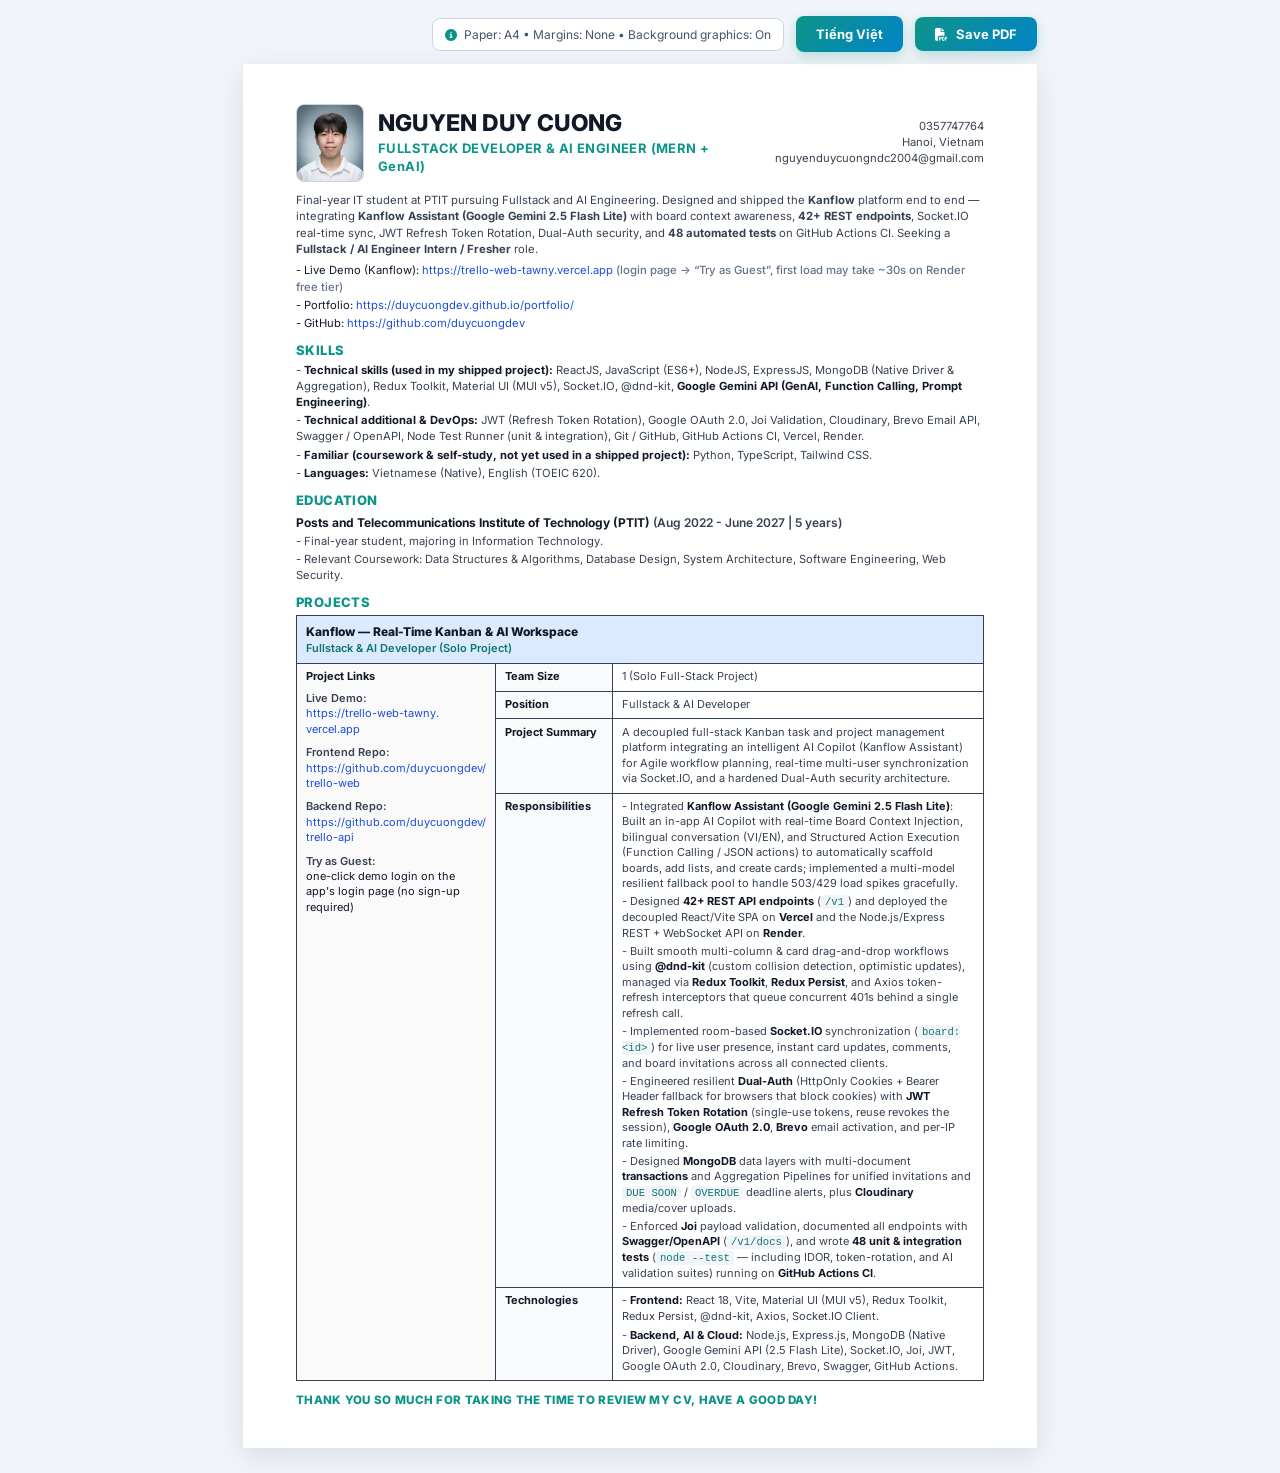
==== index.html @ bbd076fe "feat(cv): update branding to Kanflow with AI Engineer positioning and Gemini integration" ====
<!DOCTYPE html>
<html lang="en">

<head>
  <meta charset="UTF-8">
  <meta name="viewport" content="width=device-width, initial-scale=1.0">
  <title>CV - Nguyen Duy Cuong | Fullstack Developer & AI Engineer</title>
  <meta name="description"
    content="Curriculum Vitae of Nguyen Duy Cuong — Fullstack & AI Developer (MERN Stack, GenAI, Google Gemini, Socket.IO, Dual-Auth security, MongoDB, CI/CD).">
  <link rel="canonical" href="https://duycuongdev.github.io/curriculum-vitae/">

  <!-- Open Graph -->
  <meta property="og:type" content="profile">
  <meta property="og:title" content="CV - Nguyen Duy Cuong | Fullstack Developer & AI Engineer">
  <meta property="og:description"
    content="1-page print-ready online CV of Nguyen Duy Cuong (PTIT IT, MERN Stack, Kanflow — Real-Time Kanban & AI Workspace).">
  <meta property="og:url" content="https://duycuongdev.github.io/curriculum-vitae/">
  <meta property="og:image" content="https://duycuongdev.github.io/curriculum-vitae/assets/img/avatar.jpg">

  <link rel="icon" href="./assets/ico/logo.jpg">

  <!-- Font Awesome -->
  <link rel="stylesheet" href="https://cdnjs.cloudflare.com/ajax/libs/font-awesome/6.5.1/css/all.min.css"
    crossorigin="anonymous" referrerpolicy="no-referrer">

  <!-- Google Fonts -->
  <link rel="preconnect" href="https://fonts.googleapis.com">
  <link rel="preconnect" href="https://fonts.gstatic.com" crossorigin>
  <link
    href="https://fonts.googleapis.com/css2?family=Inter:wght@400;500;600;700;800&display=swap"
    rel="stylesheet">

  <link rel="stylesheet" href="./css/style.css">
</head>

<body>
  <!-- Screen-only Save PDF Button -->
  <div class="pdf-toolbar">
    <span class="pdf-tip">
      <i class="fas fa-circle-info"></i> Paper: A4 &bull; Margins: None &bull; Background graphics: On
    </span>
    <a class="save-pdf-btn lang-switch" href="./cv-vi.html">Tiếng Việt</a>
    <button type="button" class="save-pdf-btn" onclick="window.print()">
      <i class="fas fa-file-pdf"></i> Save PDF
    </button>
  </div>

  <!-- A4 CV Document -->
  <main class="cv-sheet">

    <!-- ══════════ TOP HEADER ══════════ -->
    <header class="cv-header">
      <div class="header-left">
        <div class="header-avatar">
          <img src="./assets/img/avatar.jpg" alt="Nguyen Duy Cuong">
        </div>
        <div class="header-identity">
          <h1>NGUYEN DUY CUONG</h1>
          <p class="role-title">FULLSTACK DEVELOPER &amp; AI ENGINEER (MERN + GenAI)</p>
        </div>
      </div>
      <div class="header-right">
        <p><a href="tel:0357747764">0357747764</a></p>
        <p>Hanoi, Vietnam</p>
        <p><a href="mailto:nguyenduycuongndc2004@gmail.com">nguyenduycuongndc2004@gmail.com</a></p>
      </div>
    </header>

    <!-- ══════════ SUMMARY & LINKS ══════════ -->
    <section class="intro-section">
      <p class="intro-text">
        Final-year IT student at PTIT pursuing Fullstack and AI Engineering. Designed and shipped the
        <strong>Kanflow</strong> platform end to end — integrating <strong>Kanflow Assistant (Google Gemini 2.5 Flash Lite)</strong>
        with board context awareness, <strong>42+ REST endpoints</strong>, Socket.IO real-time sync, JWT Refresh Token Rotation,
        Dual-Auth security, and <strong>48 automated tests</strong> on GitHub Actions CI.
        Seeking a <strong>Fullstack / AI Engineer Intern / Fresher</strong> role.
      </p>
      <ul class="intro-links">
        <li>- Live Demo (Kanflow): <a href="https://trello-web-tawny.vercel.app" target="_blank" rel="noopener noreferrer">https://trello-web-tawny.vercel.app</a> <span class="link-hint">(login page → “Try as Guest”, first load may take ~30s on Render free tier)</span></li>
        <li>- Portfolio: <a href="https://duycuongdev.github.io/portfolio/" target="_blank" rel="noopener noreferrer">https://duycuongdev.github.io/portfolio/</a></li>
        <li>- GitHub: <a href="https://github.com/duycuongdev" target="_blank" rel="noopener noreferrer">https://github.com/duycuongdev</a></li>
      </ul>
    </section>

    <!-- ══════════ SKILLS ══════════ -->
    <section class="cv-section">
      <h2 class="section-heading">SKILLS</h2>
      <ul class="plain-list">
        <li>- <strong>Technical skills (used in my shipped project):</strong> ReactJS, JavaScript (ES6+), NodeJS, ExpressJS, MongoDB (Native Driver &amp; Aggregation), Redux Toolkit, Material UI (MUI v5), Socket.IO, @dnd-kit, <strong>Google Gemini API (GenAI, Function Calling, Prompt Engineering)</strong>.</li>
        <li>- <strong>Technical additional &amp; DevOps:</strong> JWT (Refresh Token Rotation), Google OAuth 2.0, Joi Validation, Cloudinary, Brevo Email API, Swagger / OpenAPI, Node Test Runner (unit &amp; integration), Git / GitHub, GitHub Actions CI, Vercel, Render.</li>
        <li>- <strong>Familiar (coursework &amp; self-study, not yet used in a shipped project):</strong> Python, TypeScript, Tailwind CSS.</li>
        <li>- <strong>Languages:</strong> Vietnamese (Native), English (TOEIC 620).</li>
      </ul>
    </section>

    <!-- ══════════ EDUCATION ══════════ -->
    <section class="cv-section">
      <h2 class="section-heading">EDUCATION</h2>
      <p class="edu-title">Posts and Telecommunications Institute of Technology (PTIT) <span>(Aug 2022 - June 2027 | 5 years)</span></p>
      <ul class="plain-list">
        <li>- Final-year student, majoring in Information Technology.</li>
        <li>- Relevant Coursework: Data Structures &amp; Algorithms, Database Design, System Architecture, Software Engineering, Web Security.</li>
      </ul>
    </section>

    <!-- ══════════ PROJECTS ══════════ -->
    <section class="cv-section">
      <h2 class="section-heading">PROJECTS</h2>

      <table class="project-table">
        <thead>
          <tr>
            <th colspan="3" class="table-banner">
              <div class="banner-title">Kanflow — Real-Time Kanban &amp; AI Workspace</div>
              <div class="banner-role">Fullstack &amp; AI Developer (Solo Project)</div>
            </th>
          </tr>
        </thead>
        <tbody>
          <tr>
            <td rowspan="5" class="col-project-links">
              <p class="link-group-title">Project Links</p>
              <p class="link-item">
                <span>Live Demo:</span><br>
                <a href="https://trello-web-tawny.vercel.app" target="_blank" rel="noopener noreferrer">https://trello-web-tawny.<wbr>vercel.app</a>
              </p>
              <p class="link-item">
                <span>Frontend Repo:</span><br>
                <a href="https://github.com/duycuongdev/Trello_Web" target="_blank" rel="noopener noreferrer">https://github.com/duycuongdev/<wbr>trello-web</a>
              </p>
              <p class="link-item">
                <span>Backend Repo:</span><br>
                <a href="https://github.com/duycuongdev/Trello_Api" target="_blank" rel="noopener noreferrer">https://github.com/duycuongdev/<wbr>trello-api</a>
              </p>
              <p class="link-item">
                <span>Try as Guest:</span><br>
                one-click demo login on the app's login page (no sign-up required)
              </p>
            </td>
            <td class="col-label">Team Size</td>
            <td class="col-value">1 (Solo Full-Stack Project)</td>
          </tr>
          <tr>
            <td class="col-label">Position</td>
            <td class="col-value">Fullstack &amp; AI Developer</td>
          </tr>
          <tr>
            <td class="col-label">Project Summary</td>
            <td class="col-value">
              A decoupled full-stack Kanban task and project management platform integrating an intelligent AI Copilot (Kanflow Assistant) for Agile workflow planning, real-time multi-user synchronization via Socket.IO, and a hardened Dual-Auth security architecture.
            </td>
          </tr>
          <tr>
            <td class="col-label">Responsibilities</td>
            <td class="col-value">
              <ul class="resp-list">
                <li>- Integrated <strong>Kanflow Assistant (Google Gemini 2.5 Flash Lite)</strong>: Built an in-app AI Copilot with real-time Board Context Injection, bilingual conversation (VI/EN), and Structured Action Execution (Function Calling / JSON actions) to automatically scaffold boards, add lists, and create cards; implemented a multi-model resilient fallback pool to handle 503/429 load spikes gracefully.</li>
                <li>- Designed <strong>42+ REST API endpoints</strong> (<code>/v1</code>) and deployed the decoupled React/Vite SPA on <strong>Vercel</strong> and the Node.js/Express REST + WebSocket API on <strong>Render</strong>.</li>
                <li>- Built smooth multi-column &amp; card drag-and-drop workflows using <strong>@dnd-kit</strong> (custom collision detection, optimistic updates), managed via <strong>Redux Toolkit</strong>, <strong>Redux Persist</strong>, and Axios token-refresh interceptors that queue concurrent 401s behind a single refresh call.</li>
                <li>- Implemented room-based <strong>Socket.IO</strong> synchronization (<code>board:&lt;id&gt;</code>) for live user presence, instant card updates, comments, and board invitations across all connected clients.</li>
                <li>- Engineered resilient <strong>Dual-Auth</strong> (HttpOnly Cookies + Bearer Header fallback for browsers that block cookies) with <strong>JWT Refresh Token Rotation</strong> (single-use tokens, reuse revokes the session), <strong>Google OAuth 2.0</strong>, <strong>Brevo</strong> email activation, and per-IP rate limiting.</li>
                <li>- Designed <strong>MongoDB</strong> data layers with multi-document <strong>transactions</strong> and Aggregation Pipelines for unified invitations and <code>DUE SOON</code> / <code>OVERDUE</code> deadline alerts, plus <strong>Cloudinary</strong> media/cover uploads.</li>
                <li>- Enforced <strong>Joi</strong> payload validation, documented all endpoints with <strong>Swagger/OpenAPI</strong> (<code>/v1/docs</code>), and wrote <strong>48 unit &amp; integration tests</strong> (<code>node --test</code> — including IDOR, token-rotation, and AI validation suites) running on <strong>GitHub Actions CI</strong>.</li>
              </ul>
            </td>
          </tr>
          <tr>
            <td class="col-label">Technologies</td>
            <td class="col-value">
              <p>- <strong>Frontend:</strong> React 18, Vite, Material UI (MUI v5), Redux Toolkit, Redux Persist, @dnd-kit, Axios, Socket.IO Client.</p>
              <p>- <strong>Backend, AI &amp; Cloud:</strong> Node.js, Express.js, MongoDB (Native Driver), Google Gemini API (2.5 Flash Lite), Socket.IO, Joi, JWT, Google OAuth 2.0, Cloudinary, Brevo, Swagger, GitHub Actions.</p>
            </td>
          </tr>
        </tbody>
      </table>
    </section>

    <!-- ══════════ CLOSING ══════════ -->
    <footer class="cv-closing">
      THANK YOU SO MUCH FOR TAKING THE TIME TO REVIEW MY CV, HAVE A GOOD DAY!
    </footer>

  </main>
</body>

</html>
---- css/style.css ----
/* ══════════════════════════════════════════
   CV STYLESHEET — Clean Table-Based A4 Layout
   Inspired by crisp single-column tech CVs
   ══════════════════════════════════════════ */

*, *::before, *::after {
  margin: 0;
  padding: 0;
  box-sizing: border-box;
}

:root {
  --cv-accent: #0d9488;
  --cv-accent-dark: #0f766e;
  --cv-table-head: #dbeafe;
  --cv-border: #334155;
  --cv-border-light: #94a3b8;
  --cv-text: #111827;
  --cv-text-muted: #374151;
  --cv-link: #1d4ed8;
}

body {
  font-family: "Inter", -apple-system, BlinkMacSystemFont, "Segoe UI", sans-serif;
  background: #f1f5f9;
  color: var(--cv-text);
  font-size: 11.3px;
  line-height: 1.42;
  -webkit-print-color-adjust: exact;
  print-color-adjust: exact;
}

a {
  color: var(--cv-link);
  text-decoration: none;
  overflow-wrap: break-word;
}

a:hover {
  text-decoration: underline;
}

/* ── Screen-Only Save PDF Bar ── */
.pdf-toolbar {
  width: 210mm;
  max-width: calc(100% - 24px);
  margin: 16px auto 12px;
  display: flex;
  justify-content: flex-end;
  align-items: center;
  gap: 12px;
  flex-wrap: wrap;
}

.pdf-tip {
  font-size: 12px;
  color: #475569;
  background: #ffffff;
  border: 1px solid #cbd5e1;
  padding: 7px 12px;
  border-radius: 8px;
}

.pdf-tip i {
  color: var(--cv-accent);
  margin-right: 4px;
}

.save-pdf-btn {
  display: inline-flex;
  align-items: center;
  gap: 8px;
  padding: 9px 20px;
  background: linear-gradient(135deg, #0d9488, #0284c7);
  color: #ffffff;
  border: none;
  border-radius: 8px;
  font-family: inherit;
  font-size: 13px;
  font-weight: 700;
  cursor: pointer;
  box-shadow: 0 4px 12px rgba(13, 148, 136, 0.25);
  transition: transform 0.2s ease, box-shadow 0.2s ease;
}

.save-pdf-btn:hover {
  transform: translateY(-1px);
  box-shadow: 0 6px 16px rgba(13, 148, 136, 0.35);
}

/* ── A4 Paper Sheet ── */
.cv-sheet {
  width: 210mm;
  min-height: 297mm;
  margin: 0 auto 28px;
  background: #ffffff;
  padding: 10.5mm 14mm;
  box-shadow: 0 8px 28px rgba(15, 23, 42, 0.1);
}

/* ══════════════════════════════════════════
   HEADER
   ══════════════════════════════════════════ */
.cv-header {
  display: flex;
  justify-content: space-between;
  align-items: center;
  gap: 16px;
  margin-bottom: 10px;
}

.header-left {
  display: flex;
  align-items: center;
  gap: 14px;
}

.header-avatar {
  width: 68px;
  height: 78px;
  border-radius: 8px;
  overflow: hidden;
  border: 1.5px solid #cbd5e1;
  flex-shrink: 0;
  background: #f8fafc;
}

.header-avatar img {
  width: 100%;
  height: 100%;
  object-fit: cover;
  object-position: center 20%;
  display: block;
}

.header-left h1 {
  font-size: 23px;
  font-weight: 800;
  color: var(--cv-text);
  letter-spacing: 0.2px;
  line-height: 1.15;
}

.role-title {
  font-size: 13px;
  font-weight: 700;
  color: var(--cv-accent);
  margin-top: 2px;
  letter-spacing: 0.4px;
}

.header-right {
  text-align: right;
  font-size: 11.2px;
  color: var(--cv-text-muted);
  line-height: 1.42;
}

.header-right a {
  color: var(--cv-text-muted);
}

.header-right a:hover {
  color: var(--cv-accent);
}

/* ══════════════════════════════════════════
   INTRO & LINKS
   ══════════════════════════════════════════ */
.intro-section {
  margin-bottom: 9px;
}

.intro-text {
  font-size: 11.3px;
  color: var(--cv-text-muted);
  margin-bottom: 5px;
  line-height: 1.44;
}

.intro-links {
  list-style: none;
  font-size: 11.2px;
  color: var(--cv-text);
}

.intro-links li {
  margin-bottom: 2px;
}

/* ══════════════════════════════════════════
   SECTIONS
   ══════════════════════════════════════════ */
.cv-section {
  margin-bottom: 9px;
}

.section-heading {
  font-size: 13px;
  font-weight: 800;
  color: var(--cv-accent);
  text-transform: uppercase;
  letter-spacing: 0.4px;
  margin-bottom: 4px;
}

.plain-list {
  list-style: none;
  font-size: 11.2px;
  color: var(--cv-text-muted);
}

.plain-list li {
  margin-bottom: 2.5px;
  line-height: 1.42;
}

.plain-list strong {
  color: var(--cv-text);
}

.edu-title {
  font-size: 12px;
  font-weight: 700;
  color: var(--cv-text);
  margin-bottom: 3px;
}

.edu-title span {
  font-weight: 600;
  color: var(--cv-text-muted);
}

/* ══════════════════════════════════════════
   PROJECT TABLE (TrungQuanDev Style)
   ══════════════════════════════════════════ */
.project-table {
  width: 100%;
  border-collapse: collapse;
  border: 1.2px solid var(--cv-border);
  font-size: 11px;
}

.project-table th,
.project-table td {
  border: 1px solid var(--cv-border);
  padding: 5.5px 9px;
  vertical-align: top;
}

.table-banner {
  background: var(--cv-table-head);
  text-align: left;
  padding: 6.5px 9px !important;
}

.banner-title {
  font-size: 12px;
  font-weight: 800;
  color: var(--cv-text);
}

.banner-role {
  font-size: 11px;
  font-weight: 600;
  color: var(--cv-accent-dark);
  margin-top: 1px;
}

.col-project-links {
  width: 29%;
  background: #fafafa;
}

.link-group-title {
  font-weight: 700;
  color: var(--cv-text);
  margin-bottom: 6px;
}

.link-item {
  margin-bottom: 8px;
  font-size: 11px;
  line-height: 1.4;
}

.link-item:last-child {
  margin-bottom: 0;
}

.link-item span {
  font-weight: 600;
  color: var(--cv-text-muted);
}

.col-label {
  width: 17%;
  font-weight: 700;
  color: var(--cv-text);
  background: #f8fafc;
}

.col-value {
  width: 54%;
  color: var(--cv-text-muted);
  line-height: 1.42;
}

.col-value strong {
  color: var(--cv-text);
}

.col-value p {
  margin-bottom: 3px;
}

.col-value p:last-child {
  margin-bottom: 0;
}

.resp-list {
  list-style: none;
}

.resp-list li {
  margin-bottom: 3px;
  line-height: 1.4;
}

.resp-list li:last-child {
  margin-bottom: 0;
}

.resp-list code {
  font-family: Consolas, Monaco, monospace;
  font-size: 10.6px;
  background: #f1f5f9;
  padding: 1px 4px;
  border-radius: 3px;
  color: var(--cv-accent-dark);
}

/* ══════════════════════════════════════════
   CLOSING LINE
   ══════════════════════════════════════════ */
.cv-closing {
  margin-top: 11px;
  font-size: 11.6px;
  font-weight: 800;
  color: var(--cv-accent);
  text-transform: uppercase;
  letter-spacing: 0.3px;
}

/* ══════════════════════════════════════════
   PRINT RULES (Exact 1-Page A4)
   ══════════════════════════════════════════ */
@media print {
  @page {
    size: A4 portrait;
    margin: 0;
  }

  body {
    background: #ffffff;
    margin: 0;
    padding: 0;
  }

  .pdf-toolbar {
    display: none !important;
  }

  .cv-sheet {
    margin: 0;
    box-shadow: none;
    width: 210mm;
    min-height: 297mm;
    padding: 10.5mm 14mm;
  }
}

/* ══════════════════════════════════════════
   MOBILE VIEW
   ══════════════════════════════════════════ */
@media screen and (max-width: 820px) {
  html,
  body {
    overflow-x: hidden;
  }

  .cv-sheet {
    width: 100%;
    min-height: auto;
    padding: 20px 16px;
    margin: 0 0 20px;
  }

  .pdf-toolbar {
    justify-content: center;
  }

  .pdf-tip {
    display: none;
  }

  .cv-header {
    flex-direction: column;
    align-items: flex-start;
    gap: 10px;
  }

  .header-left h1 {
    font-size: 20px;
  }

  .header-right {
    text-align: left;
  }

  .project-table,
  .project-table thead,
  .project-table tbody,
  .project-table tr,
  .project-table th,
  .project-table td {
    display: block;
    width: 100%;
  }

  .col-project-links,
  .col-label,
  .col-value {
    width: 100%;
    overflow-wrap: anywhere;
  }
}

@media screen and (max-width: 480px) {
  .header-left {
    gap: 12px;
  }

  .header-avatar {
    width: 58px;
    height: 68px;
  }

  .header-left h1 {
    font-size: 18px;
  }
}

/* Gợi ý nhỏ kèm link (cold-start note, guest login hint) */
.link-hint {
  font-size: 8.5pt;
  color: #64748b;
  font-weight: 500;
}

/* Tinh chỉnh in ấn: nén nội dung để CV vừa 1 trang A4 */
@media print {
  .cv-sheet {
    padding: 8mm 12mm;
  }

  .intro-section,
  .cv-section {
    margin-bottom: 7px;
  }

  .intro-text {
    font-size: 10.8px;
    line-height: 1.4;
    margin-bottom: 4px;
  }

  .intro-links li {
    font-size: 10.8px;
    margin-bottom: 1.5px;
    line-height: 1.4;
  }

  .plain-list li {
    font-size: 10.9px;
    margin-bottom: 2px;
    line-height: 1.38;
  }

  .project-table td {
    padding: 4.5px 8px;
  }

  .col-value {
    line-height: 1.36;
    font-size: 10.8px;
  }

  .resp-list li {
    margin-bottom: 2px;
    line-height: 1.36;
    font-size: 10.8px;
  }

  .resp-list code,
  .col-value code {
    font-size: 10px;
  }

  .link-item {
    margin-bottom: 6px;
  }

  .cv-header {
    margin-bottom: 10px;
  }

  .cv-closing {
    margin-top: 8px;
  }
}
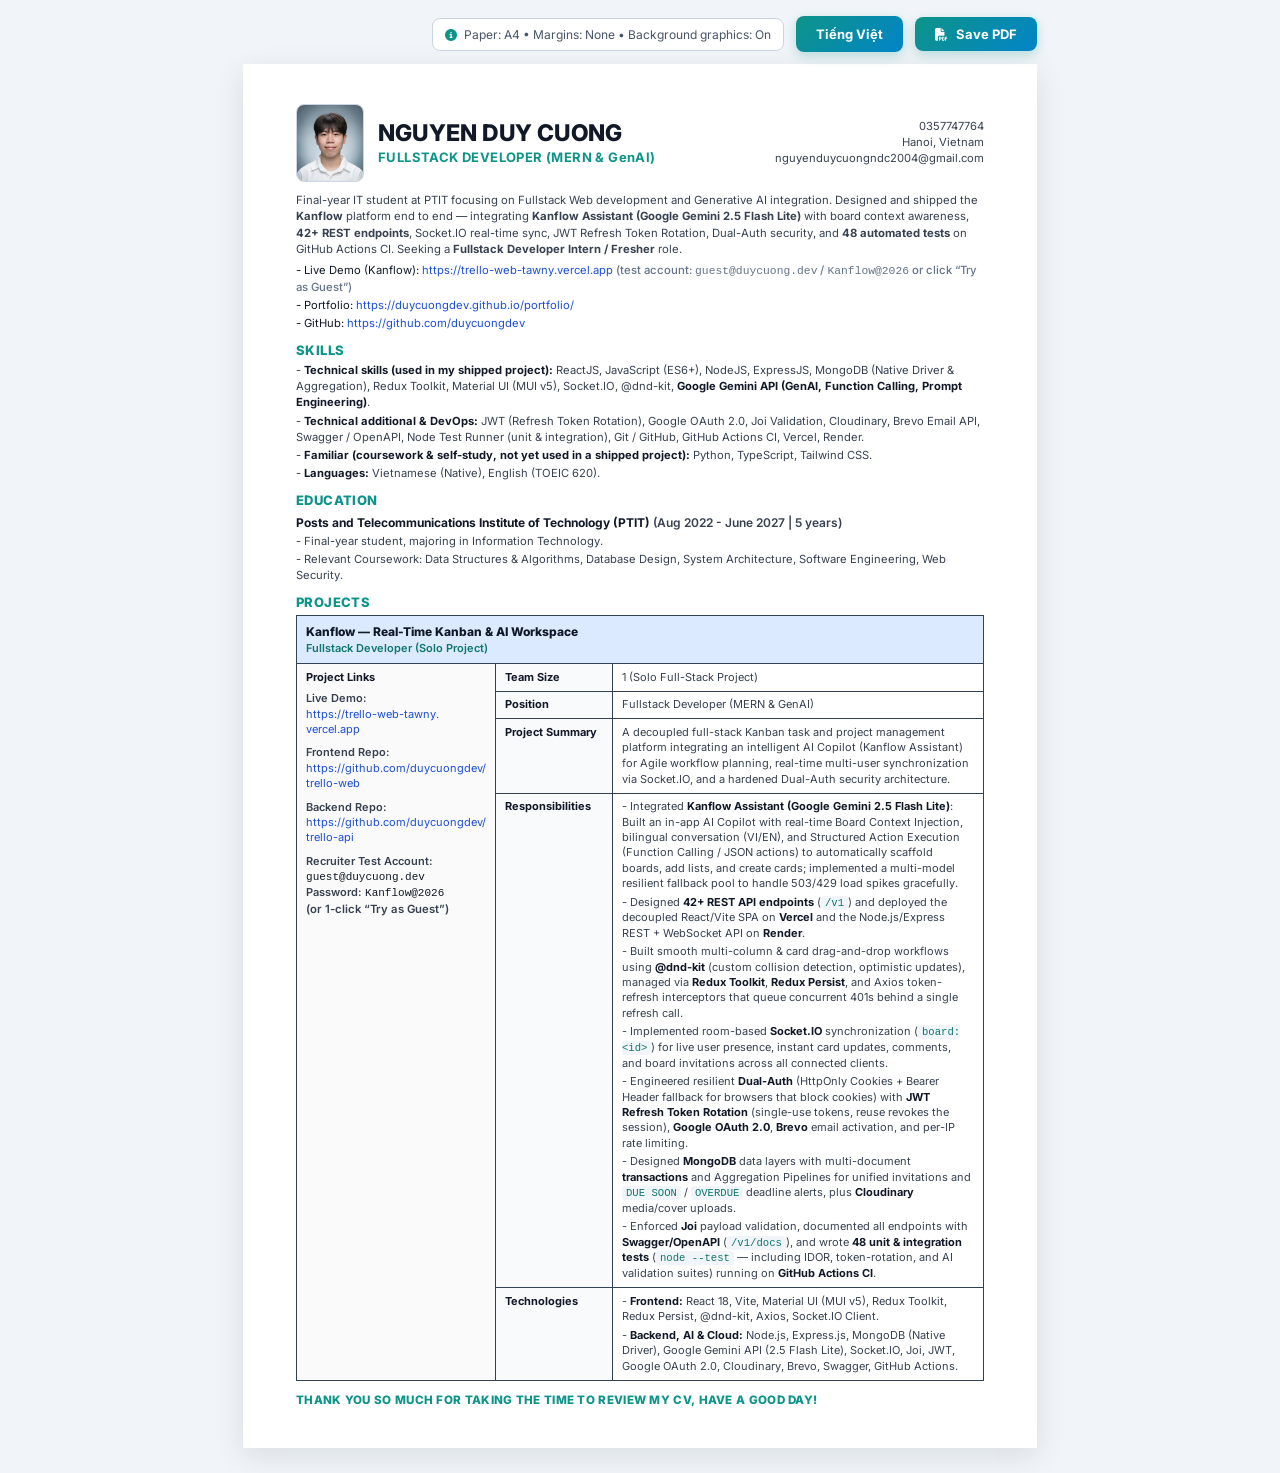
==== commit 8aa2c307: "feat(cv): refine title to Fullstack Developer (MERN & GenAI), remove free tier note, add test accoun" ====
--- a/index.html
+++ b/index.html
@@ -56,7 +56,7 @@
         </div>
         <div class="header-identity">
           <h1>NGUYEN DUY CUONG</h1>
-          <p class="role-title">FULLSTACK DEVELOPER &amp; AI ENGINEER (MERN + GenAI)</p>
+          <p class="role-title">FULLSTACK DEVELOPER (MERN &amp; GenAI)</p>
         </div>
       </div>
       <div class="header-right">
@@ -69,14 +69,14 @@
     <!-- ══════════ SUMMARY & LINKS ══════════ -->
     <section class="intro-section">
       <p class="intro-text">
-        Final-year IT student at PTIT pursuing Fullstack and AI Engineering. Designed and shipped the
+        Final-year IT student at PTIT focusing on Fullstack Web development and Generative AI integration. Designed and shipped the
         <strong>Kanflow</strong> platform end to end — integrating <strong>Kanflow Assistant (Google Gemini 2.5 Flash Lite)</strong>
         with board context awareness, <strong>42+ REST endpoints</strong>, Socket.IO real-time sync, JWT Refresh Token Rotation,
         Dual-Auth security, and <strong>48 automated tests</strong> on GitHub Actions CI.
-        Seeking a <strong>Fullstack / AI Engineer Intern / Fresher</strong> role.
+        Seeking a <strong>Fullstack Developer Intern / Fresher</strong> role.
       </p>
       <ul class="intro-links">
-        <li>- Live Demo (Kanflow): <a href="https://trello-web-tawny.vercel.app" target="_blank" rel="noopener noreferrer">https://trello-web-tawny.vercel.app</a> <span class="link-hint">(login page → “Try as Guest”, first load may take ~30s on Render free tier)</span></li>
+        <li>- Live Demo (Kanflow): <a href="https://trello-web-tawny.vercel.app" target="_blank" rel="noopener noreferrer">https://trello-web-tawny.vercel.app</a> <span class="link-hint">(test account: <code>guest@duycuong.dev</code> / <code>Kanflow@2026</code> or click “Try as Guest”)</span></li>
         <li>- Portfolio: <a href="https://duycuongdev.github.io/portfolio/" target="_blank" rel="noopener noreferrer">https://duycuongdev.github.io/portfolio/</a></li>
         <li>- GitHub: <a href="https://github.com/duycuongdev" target="_blank" rel="noopener noreferrer">https://github.com/duycuongdev</a></li>
       </ul>
@@ -112,7 +112,7 @@
           <tr>
             <th colspan="3" class="table-banner">
               <div class="banner-title">Kanflow — Real-Time Kanban &amp; AI Workspace</div>
-              <div class="banner-role">Fullstack &amp; AI Developer (Solo Project)</div>
+              <div class="banner-role">Fullstack Developer (Solo Project)</div>
             </th>
           </tr>
         </thead>
@@ -133,8 +133,10 @@
                 <a href="https://github.com/duycuongdev/Trello_Api" target="_blank" rel="noopener noreferrer">https://github.com/duycuongdev/<wbr>trello-api</a>
               </p>
               <p class="link-item">
-                <span>Try as Guest:</span><br>
-                one-click demo login on the app's login page (no sign-up required)
+                <span>Recruiter Test Account:</span><br>
+                <code>guest@duycuong.dev</code><br>
+                <span>Password:</span> <code>Kanflow@2026</code><br>
+                <span class="link-hint">(or 1-click “Try as Guest”)</span>
               </p>
             </td>
             <td class="col-label">Team Size</td>
@@ -142,7 +144,7 @@
           </tr>
           <tr>
             <td class="col-label">Position</td>
-            <td class="col-value">Fullstack &amp; AI Developer</td>
+            <td class="col-value">Fullstack Developer (MERN &amp; GenAI)</td>
           </tr>
           <tr>
             <td class="col-label">Project Summary</td>
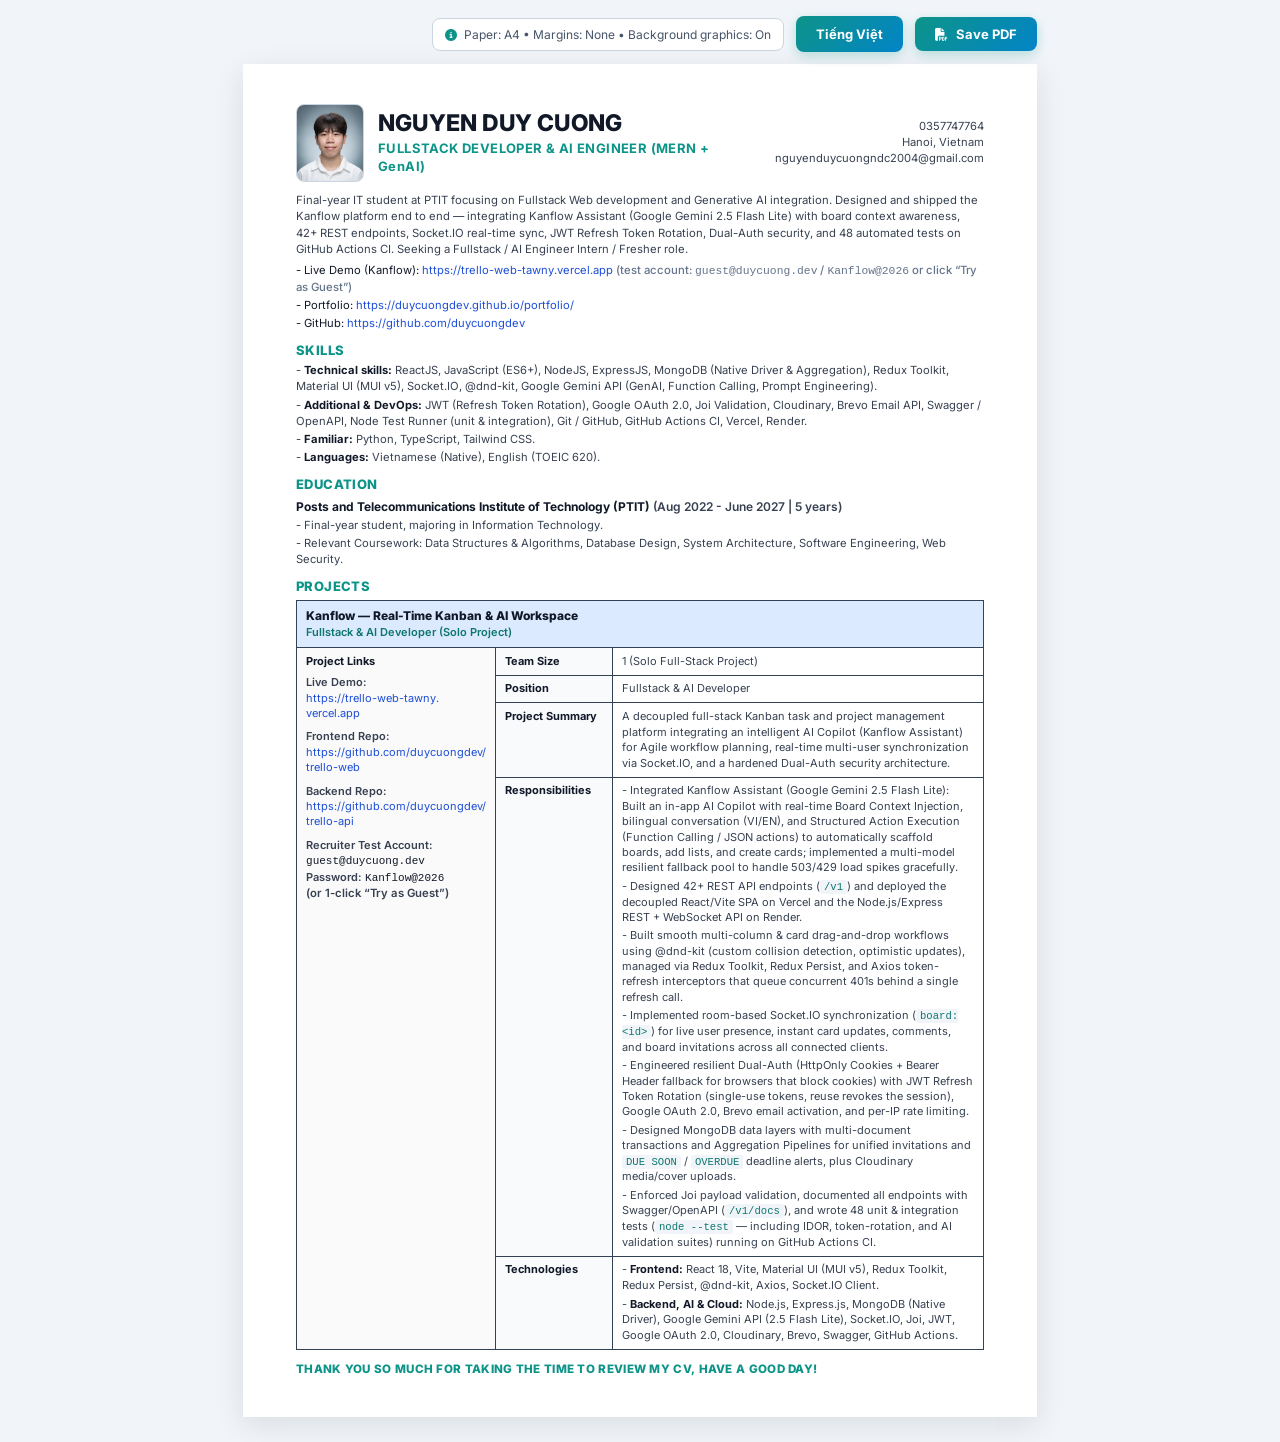
==== commit afb472b9: "feat(cv): retain Fullstack & AI Engineer title, remove all inner bold highlights from body text and " ====
--- a/index.html
+++ b/index.html
@@ -56,7 +56,7 @@
         </div>
         <div class="header-identity">
           <h1>NGUYEN DUY CUONG</h1>
-          <p class="role-title">FULLSTACK DEVELOPER (MERN &amp; GenAI)</p>
+          <p class="role-title">FULLSTACK DEVELOPER &amp; AI ENGINEER (MERN + GenAI)</p>
         </div>
       </div>
       <div class="header-right">
@@ -70,10 +70,10 @@
     <section class="intro-section">
       <p class="intro-text">
         Final-year IT student at PTIT focusing on Fullstack Web development and Generative AI integration. Designed and shipped the
-        <strong>Kanflow</strong> platform end to end — integrating <strong>Kanflow Assistant (Google Gemini 2.5 Flash Lite)</strong>
-        with board context awareness, <strong>42+ REST endpoints</strong>, Socket.IO real-time sync, JWT Refresh Token Rotation,
-        Dual-Auth security, and <strong>48 automated tests</strong> on GitHub Actions CI.
-        Seeking a <strong>Fullstack Developer Intern / Fresher</strong> role.
+        Kanflow platform end to end — integrating Kanflow Assistant (Google Gemini 2.5 Flash Lite)
+        with board context awareness, 42+ REST endpoints, Socket.IO real-time sync, JWT Refresh Token Rotation,
+        Dual-Auth security, and 48 automated tests on GitHub Actions CI.
+        Seeking a Fullstack / AI Engineer Intern / Fresher role.
       </p>
       <ul class="intro-links">
         <li>- Live Demo (Kanflow): <a href="https://trello-web-tawny.vercel.app" target="_blank" rel="noopener noreferrer">https://trello-web-tawny.vercel.app</a> <span class="link-hint">(test account: <code>guest@duycuong.dev</code> / <code>Kanflow@2026</code> or click “Try as Guest”)</span></li>
@@ -86,9 +86,9 @@
     <section class="cv-section">
       <h2 class="section-heading">SKILLS</h2>
       <ul class="plain-list">
-        <li>- <strong>Technical skills (used in my shipped project):</strong> ReactJS, JavaScript (ES6+), NodeJS, ExpressJS, MongoDB (Native Driver &amp; Aggregation), Redux Toolkit, Material UI (MUI v5), Socket.IO, @dnd-kit, <strong>Google Gemini API (GenAI, Function Calling, Prompt Engineering)</strong>.</li>
-        <li>- <strong>Technical additional &amp; DevOps:</strong> JWT (Refresh Token Rotation), Google OAuth 2.0, Joi Validation, Cloudinary, Brevo Email API, Swagger / OpenAPI, Node Test Runner (unit &amp; integration), Git / GitHub, GitHub Actions CI, Vercel, Render.</li>
-        <li>- <strong>Familiar (coursework &amp; self-study, not yet used in a shipped project):</strong> Python, TypeScript, Tailwind CSS.</li>
+        <li>- <strong>Technical skills:</strong> ReactJS, JavaScript (ES6+), NodeJS, ExpressJS, MongoDB (Native Driver &amp; Aggregation), Redux Toolkit, Material UI (MUI v5), Socket.IO, @dnd-kit, Google Gemini API (GenAI, Function Calling, Prompt Engineering).</li>
+        <li>- <strong>Additional &amp; DevOps:</strong> JWT (Refresh Token Rotation), Google OAuth 2.0, Joi Validation, Cloudinary, Brevo Email API, Swagger / OpenAPI, Node Test Runner (unit &amp; integration), Git / GitHub, GitHub Actions CI, Vercel, Render.</li>
+        <li>- <strong>Familiar:</strong> Python, TypeScript, Tailwind CSS.</li>
         <li>- <strong>Languages:</strong> Vietnamese (Native), English (TOEIC 620).</li>
       </ul>
     </section>
@@ -112,7 +112,7 @@
           <tr>
             <th colspan="3" class="table-banner">
               <div class="banner-title">Kanflow — Real-Time Kanban &amp; AI Workspace</div>
-              <div class="banner-role">Fullstack Developer (Solo Project)</div>
+              <div class="banner-role">Fullstack &amp; AI Developer (Solo Project)</div>
             </th>
           </tr>
         </thead>
@@ -144,7 +144,7 @@
           </tr>
           <tr>
             <td class="col-label">Position</td>
-            <td class="col-value">Fullstack Developer (MERN &amp; GenAI)</td>
+            <td class="col-value">Fullstack &amp; AI Developer</td>
           </tr>
           <tr>
             <td class="col-label">Project Summary</td>
@@ -156,13 +156,13 @@
             <td class="col-label">Responsibilities</td>
             <td class="col-value">
               <ul class="resp-list">
-                <li>- Integrated <strong>Kanflow Assistant (Google Gemini 2.5 Flash Lite)</strong>: Built an in-app AI Copilot with real-time Board Context Injection, bilingual conversation (VI/EN), and Structured Action Execution (Function Calling / JSON actions) to automatically scaffold boards, add lists, and create cards; implemented a multi-model resilient fallback pool to handle 503/429 load spikes gracefully.</li>
-                <li>- Designed <strong>42+ REST API endpoints</strong> (<code>/v1</code>) and deployed the decoupled React/Vite SPA on <strong>Vercel</strong> and the Node.js/Express REST + WebSocket API on <strong>Render</strong>.</li>
-                <li>- Built smooth multi-column &amp; card drag-and-drop workflows using <strong>@dnd-kit</strong> (custom collision detection, optimistic updates), managed via <strong>Redux Toolkit</strong>, <strong>Redux Persist</strong>, and Axios token-refresh interceptors that queue concurrent 401s behind a single refresh call.</li>
-                <li>- Implemented room-based <strong>Socket.IO</strong> synchronization (<code>board:&lt;id&gt;</code>) for live user presence, instant card updates, comments, and board invitations across all connected clients.</li>
-                <li>- Engineered resilient <strong>Dual-Auth</strong> (HttpOnly Cookies + Bearer Header fallback for browsers that block cookies) with <strong>JWT Refresh Token Rotation</strong> (single-use tokens, reuse revokes the session), <strong>Google OAuth 2.0</strong>, <strong>Brevo</strong> email activation, and per-IP rate limiting.</li>
-                <li>- Designed <strong>MongoDB</strong> data layers with multi-document <strong>transactions</strong> and Aggregation Pipelines for unified invitations and <code>DUE SOON</code> / <code>OVERDUE</code> deadline alerts, plus <strong>Cloudinary</strong> media/cover uploads.</li>
-                <li>- Enforced <strong>Joi</strong> payload validation, documented all endpoints with <strong>Swagger/OpenAPI</strong> (<code>/v1/docs</code>), and wrote <strong>48 unit &amp; integration tests</strong> (<code>node --test</code> — including IDOR, token-rotation, and AI validation suites) running on <strong>GitHub Actions CI</strong>.</li>
+                <li>- Integrated Kanflow Assistant (Google Gemini 2.5 Flash Lite): Built an in-app AI Copilot with real-time Board Context Injection, bilingual conversation (VI/EN), and Structured Action Execution (Function Calling / JSON actions) to automatically scaffold boards, add lists, and create cards; implemented a multi-model resilient fallback pool to handle 503/429 load spikes gracefully.</li>
+                <li>- Designed 42+ REST API endpoints (<code>/v1</code>) and deployed the decoupled React/Vite SPA on Vercel and the Node.js/Express REST + WebSocket API on Render.</li>
+                <li>- Built smooth multi-column &amp; card drag-and-drop workflows using @dnd-kit (custom collision detection, optimistic updates), managed via Redux Toolkit, Redux Persist, and Axios token-refresh interceptors that queue concurrent 401s behind a single refresh call.</li>
+                <li>- Implemented room-based Socket.IO synchronization (<code>board:&lt;id&gt;</code>) for live user presence, instant card updates, comments, and board invitations across all connected clients.</li>
+                <li>- Engineered resilient Dual-Auth (HttpOnly Cookies + Bearer Header fallback for browsers that block cookies) with JWT Refresh Token Rotation (single-use tokens, reuse revokes the session), Google OAuth 2.0, Brevo email activation, and per-IP rate limiting.</li>
+                <li>- Designed MongoDB data layers with multi-document transactions and Aggregation Pipelines for unified invitations and <code>DUE SOON</code> / <code>OVERDUE</code> deadline alerts, plus Cloudinary media/cover uploads.</li>
+                <li>- Enforced Joi payload validation, documented all endpoints with Swagger/OpenAPI (<code>/v1/docs</code>), and wrote 48 unit &amp; integration tests (<code>node --test</code> — including IDOR, token-rotation, and AI validation suites) running on GitHub Actions CI.</li>
               </ul>
             </td>
           </tr>
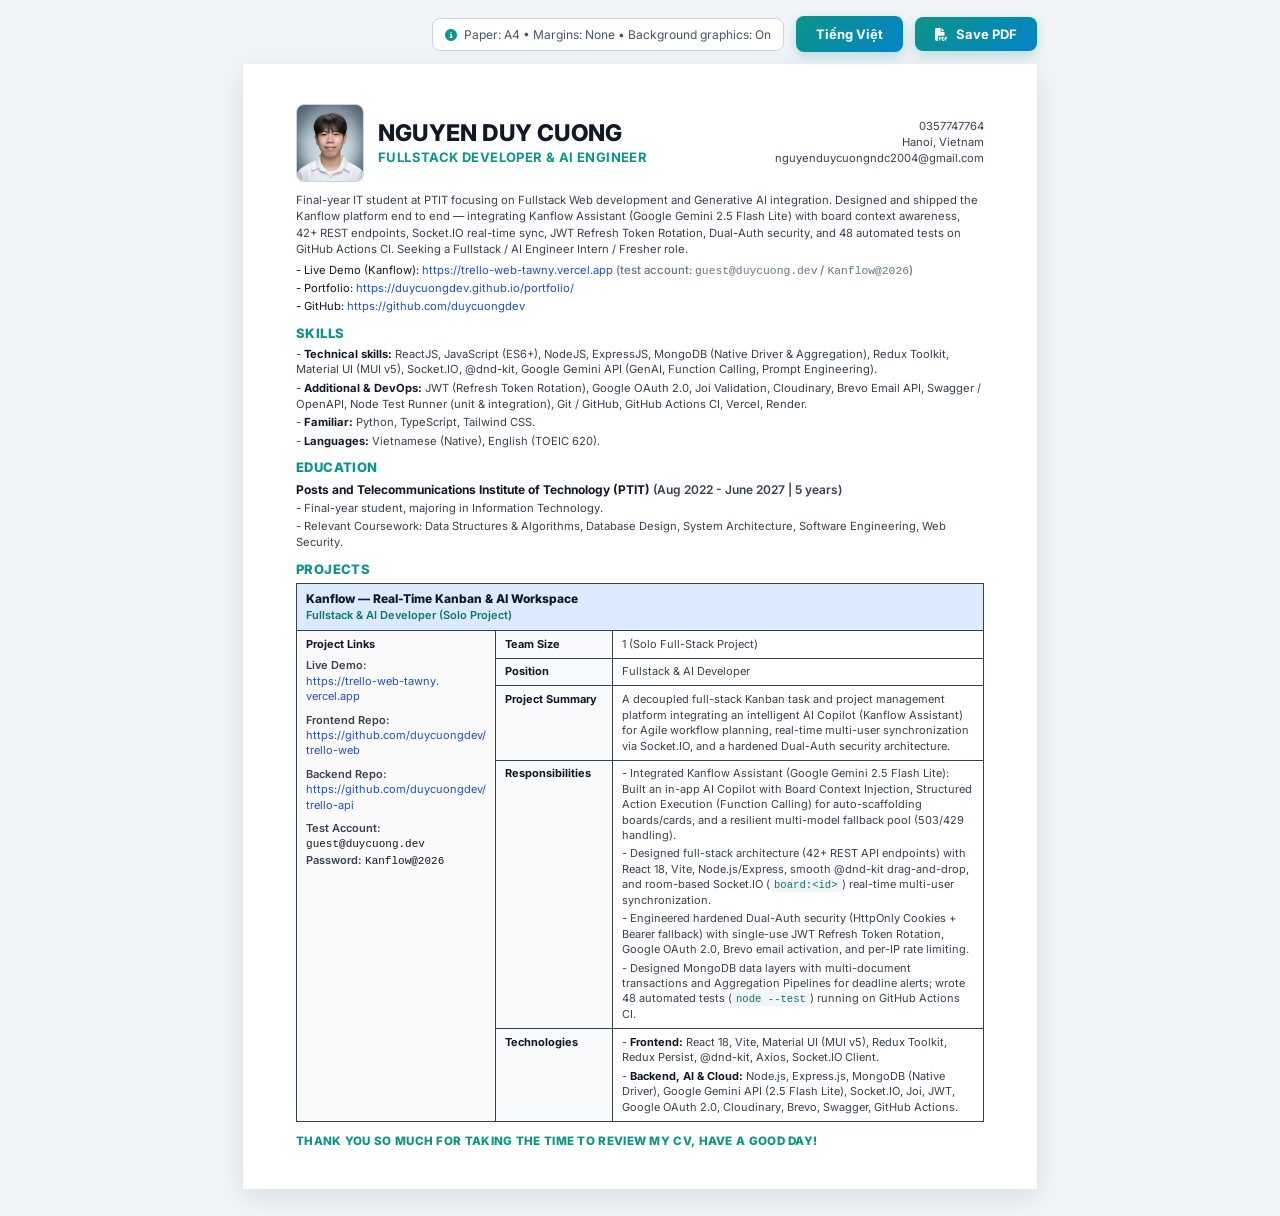
==== commit 148d7b90: "feat(cv): condense responsibilities to 4 bullets, remove (MERN + GenAI) from header, remove Try as G" ====
--- a/index.html
+++ b/index.html
@@ -56,7 +56,7 @@
         </div>
         <div class="header-identity">
           <h1>NGUYEN DUY CUONG</h1>
-          <p class="role-title">FULLSTACK DEVELOPER &amp; AI ENGINEER (MERN + GenAI)</p>
+          <p class="role-title">FULLSTACK DEVELOPER &amp; AI ENGINEER</p>
         </div>
       </div>
       <div class="header-right">
@@ -76,7 +76,7 @@
         Seeking a Fullstack / AI Engineer Intern / Fresher role.
       </p>
       <ul class="intro-links">
-        <li>- Live Demo (Kanflow): <a href="https://trello-web-tawny.vercel.app" target="_blank" rel="noopener noreferrer">https://trello-web-tawny.vercel.app</a> <span class="link-hint">(test account: <code>guest@duycuong.dev</code> / <code>Kanflow@2026</code> or click “Try as Guest”)</span></li>
+        <li>- Live Demo (Kanflow): <a href="https://trello-web-tawny.vercel.app" target="_blank" rel="noopener noreferrer">https://trello-web-tawny.vercel.app</a> <span class="link-hint">(test account: <code>guest@duycuong.dev</code> / <code>Kanflow@2026</code>)</span></li>
         <li>- Portfolio: <a href="https://duycuongdev.github.io/portfolio/" target="_blank" rel="noopener noreferrer">https://duycuongdev.github.io/portfolio/</a></li>
         <li>- GitHub: <a href="https://github.com/duycuongdev" target="_blank" rel="noopener noreferrer">https://github.com/duycuongdev</a></li>
       </ul>
@@ -133,10 +133,9 @@
                 <a href="https://github.com/duycuongdev/Trello_Api" target="_blank" rel="noopener noreferrer">https://github.com/duycuongdev/<wbr>trello-api</a>
               </p>
               <p class="link-item">
-                <span>Recruiter Test Account:</span><br>
+                <span>Test Account:</span><br>
                 <code>guest@duycuong.dev</code><br>
-                <span>Password:</span> <code>Kanflow@2026</code><br>
-                <span class="link-hint">(or 1-click “Try as Guest”)</span>
+                <span>Password:</span> <code>Kanflow@2026</code>
               </p>
             </td>
             <td class="col-label">Team Size</td>
@@ -156,13 +155,10 @@
             <td class="col-label">Responsibilities</td>
             <td class="col-value">
               <ul class="resp-list">
-                <li>- Integrated Kanflow Assistant (Google Gemini 2.5 Flash Lite): Built an in-app AI Copilot with real-time Board Context Injection, bilingual conversation (VI/EN), and Structured Action Execution (Function Calling / JSON actions) to automatically scaffold boards, add lists, and create cards; implemented a multi-model resilient fallback pool to handle 503/429 load spikes gracefully.</li>
-                <li>- Designed 42+ REST API endpoints (<code>/v1</code>) and deployed the decoupled React/Vite SPA on Vercel and the Node.js/Express REST + WebSocket API on Render.</li>
-                <li>- Built smooth multi-column &amp; card drag-and-drop workflows using @dnd-kit (custom collision detection, optimistic updates), managed via Redux Toolkit, Redux Persist, and Axios token-refresh interceptors that queue concurrent 401s behind a single refresh call.</li>
-                <li>- Implemented room-based Socket.IO synchronization (<code>board:&lt;id&gt;</code>) for live user presence, instant card updates, comments, and board invitations across all connected clients.</li>
-                <li>- Engineered resilient Dual-Auth (HttpOnly Cookies + Bearer Header fallback for browsers that block cookies) with JWT Refresh Token Rotation (single-use tokens, reuse revokes the session), Google OAuth 2.0, Brevo email activation, and per-IP rate limiting.</li>
-                <li>- Designed MongoDB data layers with multi-document transactions and Aggregation Pipelines for unified invitations and <code>DUE SOON</code> / <code>OVERDUE</code> deadline alerts, plus Cloudinary media/cover uploads.</li>
-                <li>- Enforced Joi payload validation, documented all endpoints with Swagger/OpenAPI (<code>/v1/docs</code>), and wrote 48 unit &amp; integration tests (<code>node --test</code> — including IDOR, token-rotation, and AI validation suites) running on GitHub Actions CI.</li>
+                <li>- Integrated Kanflow Assistant (Google Gemini 2.5 Flash Lite): Built an in-app AI Copilot with Board Context Injection, Structured Action Execution (Function Calling) for auto-scaffolding boards/cards, and a resilient multi-model fallback pool (503/429 handling).</li>
+                <li>- Designed full-stack architecture (42+ REST API endpoints) with React 18, Vite, Node.js/Express, smooth @dnd-kit drag-and-drop, and room-based Socket.IO (<code>board:&lt;id&gt;</code>) real-time multi-user synchronization.</li>
+                <li>- Engineered hardened Dual-Auth security (HttpOnly Cookies + Bearer fallback) with single-use JWT Refresh Token Rotation, Google OAuth 2.0, Brevo email activation, and per-IP rate limiting.</li>
+                <li>- Designed MongoDB data layers with multi-document transactions and Aggregation Pipelines for deadline alerts; wrote 48 automated tests (<code>node --test</code>) running on GitHub Actions CI.</li>
               </ul>
             </td>
           </tr>
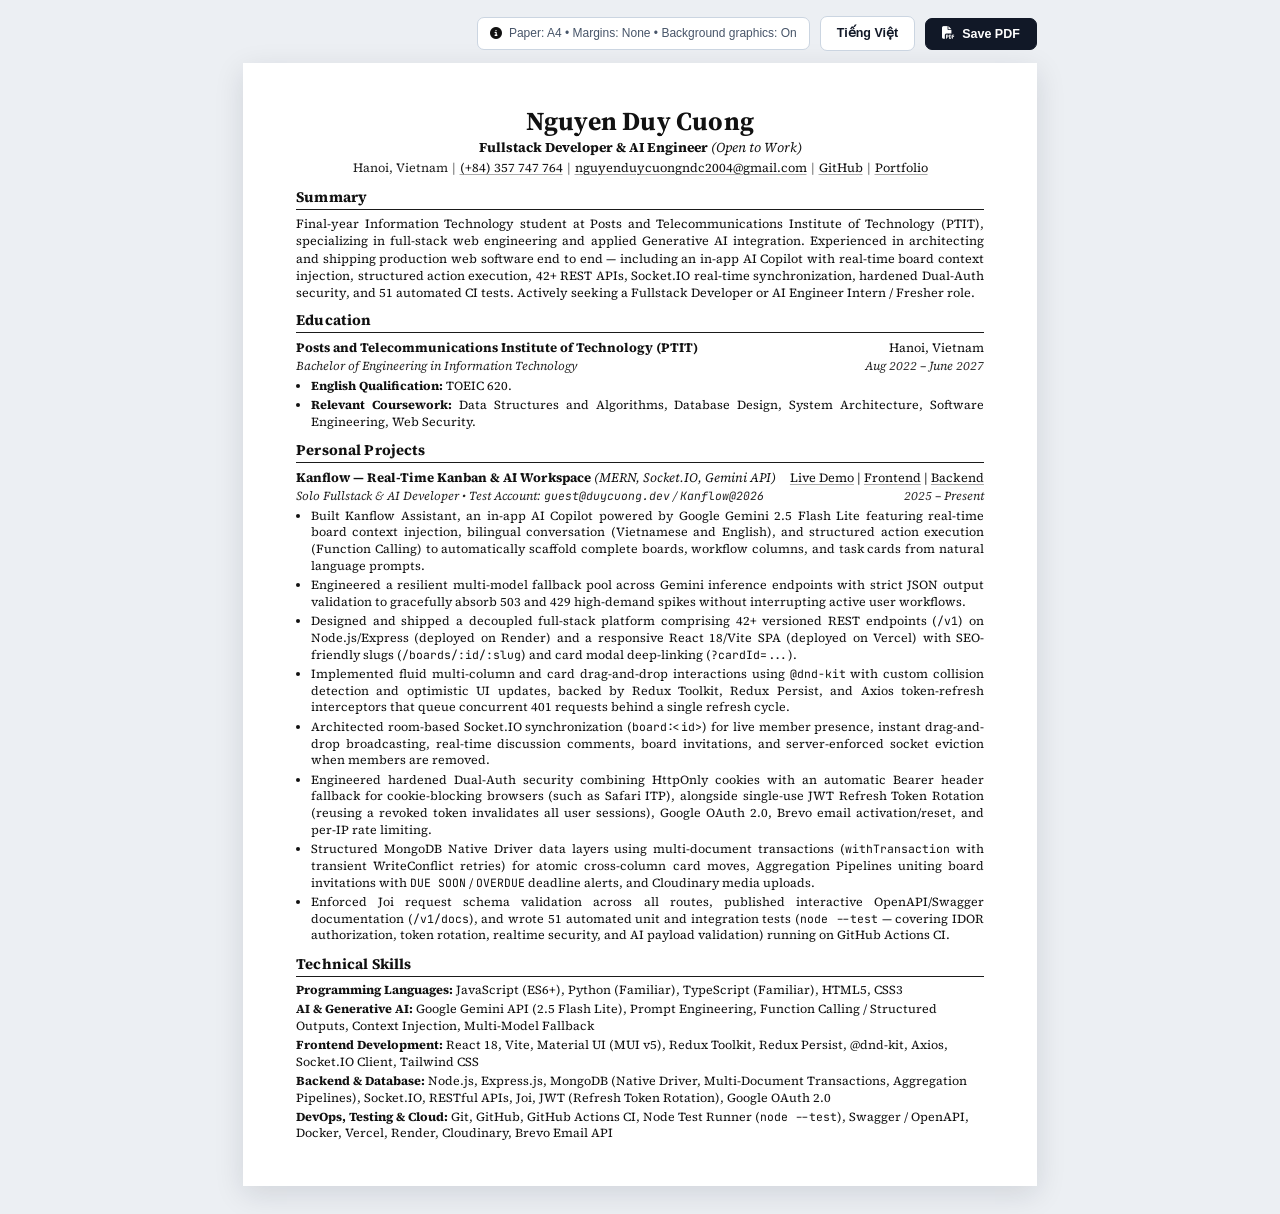
==== commit 88c50813: "feat(cv): redesign CV into 1-column ATS-friendly LaTeX layout without avatar and regenerate 1-page A" ====
--- a/index.html
+++ b/index.html
@@ -4,37 +4,37 @@
 <head>
   <meta charset="UTF-8">
   <meta name="viewport" content="width=device-width, initial-scale=1.0">
-  <title>CV - Nguyen Duy Cuong | Fullstack Developer & AI Engineer</title>
+  <title>CV - Nguyen Duy Cuong | Fullstack Developer &amp; AI Engineer</title>
   <meta name="description"
-    content="Curriculum Vitae of Nguyen Duy Cuong — Fullstack & AI Developer (MERN Stack, GenAI, Google Gemini, Socket.IO, Dual-Auth security, MongoDB, CI/CD).">
+    content="Curriculum Vitae of Nguyen Duy Cuong — Fullstack Developer & AI Engineer (MERN Stack, Google Gemini API, Socket.IO, Dual-Auth security, MongoDB, CI/CD).">
   <link rel="canonical" href="https://duycuongdev.github.io/curriculum-vitae/">
 
   <!-- Open Graph -->
   <meta property="og:type" content="profile">
   <meta property="og:title" content="CV - Nguyen Duy Cuong | Fullstack Developer & AI Engineer">
   <meta property="og:description"
-    content="1-page print-ready online CV of Nguyen Duy Cuong (PTIT IT, MERN Stack, Kanflow — Real-Time Kanban & AI Workspace).">
+    content="1-page ATS-friendly online CV of Nguyen Duy Cuong (PTIT IT, Kanflow — Real-Time Kanban & AI Workspace).">
   <meta property="og:url" content="https://duycuongdev.github.io/curriculum-vitae/">
   <meta property="og:image" content="https://duycuongdev.github.io/curriculum-vitae/assets/img/avatar.jpg">
 
   <link rel="icon" href="./assets/ico/logo.jpg">
 
-  <!-- Font Awesome -->
+  <!-- Font Awesome (Screen Toolbar Icons) -->
   <link rel="stylesheet" href="https://cdnjs.cloudflare.com/ajax/libs/font-awesome/6.5.1/css/all.min.css"
     crossorigin="anonymous" referrerpolicy="no-referrer">
 
-  <!-- Google Fonts -->
+  <!-- Google Fonts: Source Serif 4 (LaTeX-style Serif with full Vietnamese support) + JetBrains Mono -->
   <link rel="preconnect" href="https://fonts.googleapis.com">
   <link rel="preconnect" href="https://fonts.gstatic.com" crossorigin>
   <link
-    href="https://fonts.googleapis.com/css2?family=Inter:wght@400;500;600;700;800&display=swap"
+    href="https://fonts.googleapis.com/css2?family=JetBrains+Mono:wght@400;500&family=Source+Serif+4:ital,opsz,wght@0,8..60,400;0,8..60,600;0,8..60,700;1,8..60,400;1,8..60,600&display=swap"
     rel="stylesheet">
 
   <link rel="stylesheet" href="./css/style.css">
 </head>
 
 <body>
-  <!-- Screen-only Save PDF Button -->
+  <!-- Screen-only Save PDF Toolbar -->
   <div class="pdf-toolbar">
     <span class="pdf-tip">
       <i class="fas fa-circle-info"></i> Paper: A4 &bull; Margins: None &bull; Background graphics: On
@@ -48,135 +48,82 @@
   <!-- A4 CV Document -->
   <main class="cv-sheet">
 
-    <!-- ══════════ TOP HEADER ══════════ -->
+    <!-- ══════════ HEADER ══════════ -->
     <header class="cv-header">
-      <div class="header-left">
-        <div class="header-avatar">
-          <img src="./assets/img/avatar.jpg" alt="Nguyen Duy Cuong">
-        </div>
-        <div class="header-identity">
-          <h1>NGUYEN DUY CUONG</h1>
-          <p class="role-title">FULLSTACK DEVELOPER &amp; AI ENGINEER</p>
-        </div>
-      </div>
-      <div class="header-right">
-        <p><a href="tel:0357747764">0357747764</a></p>
-        <p>Hanoi, Vietnam</p>
-        <p><a href="mailto:nguyenduycuongndc2004@gmail.com">nguyenduycuongndc2004@gmail.com</a></p>
-      </div>
+      <h1>Nguyen Duy Cuong</h1>
+      <p class="role-title">Fullstack Developer &amp; AI Engineer <span class="role-status">(Open to Work)</span></p>
+      <p class="contact-line">
+        Hanoi, Vietnam<span class="contact-sep">|</span><a href="tel:+84357747764">(+84) 357 747 764</a><span class="contact-sep">|</span><a href="mailto:nguyenduycuongndc2004@gmail.com">nguyenduycuongndc2004@gmail.com</a><span class="contact-sep">|</span><a href="https://github.com/duycuongdev" target="_blank" rel="noopener noreferrer">GitHub</a><span class="contact-sep">|</span><a href="https://duycuongdev.github.io/portfolio/" target="_blank" rel="noopener noreferrer">Portfolio</a>
+      </p>
     </header>
 
-    <!-- ══════════ SUMMARY & LINKS ══════════ -->
-    <section class="intro-section">
-      <p class="intro-text">
-        Final-year IT student at PTIT focusing on Fullstack Web development and Generative AI integration. Designed and shipped the
-        Kanflow platform end to end — integrating Kanflow Assistant (Google Gemini 2.5 Flash Lite)
-        with board context awareness, 42+ REST endpoints, Socket.IO real-time sync, JWT Refresh Token Rotation,
-        Dual-Auth security, and 48 automated tests on GitHub Actions CI.
-        Seeking a Fullstack / AI Engineer Intern / Fresher role.
+    <!-- ══════════ SUMMARY ══════════ -->
+    <section class="cv-section">
+      <h2 class="section-heading">Summary</h2>
+      <p class="summary-text">
+        Final-year Information Technology student at Posts and Telecommunications Institute of Technology (PTIT), specializing in full-stack web engineering and applied Generative AI integration. Experienced in architecting and shipping production web software end to end — including an in-app AI Copilot with real-time board context injection, structured action execution, 42+ REST APIs, Socket.IO real-time synchronization, hardened Dual-Auth security, and 51 automated CI tests. Actively seeking a Fullstack Developer or AI Engineer Intern / Fresher role.
       </p>
-      <ul class="intro-links">
-        <li>- Live Demo (Kanflow): <a href="https://trello-web-tawny.vercel.app" target="_blank" rel="noopener noreferrer">https://trello-web-tawny.vercel.app</a> <span class="link-hint">(test account: <code>guest@duycuong.dev</code> / <code>Kanflow@2026</code>)</span></li>
-        <li>- Portfolio: <a href="https://duycuongdev.github.io/portfolio/" target="_blank" rel="noopener noreferrer">https://duycuongdev.github.io/portfolio/</a></li>
-        <li>- GitHub: <a href="https://github.com/duycuongdev" target="_blank" rel="noopener noreferrer">https://github.com/duycuongdev</a></li>
-      </ul>
-    </section>
-
-    <!-- ══════════ SKILLS ══════════ -->
-    <section class="cv-section">
-      <h2 class="section-heading">SKILLS</h2>
-      <ul class="plain-list">
-        <li>- <strong>Technical skills:</strong> ReactJS, JavaScript (ES6+), NodeJS, ExpressJS, MongoDB (Native Driver &amp; Aggregation), Redux Toolkit, Material UI (MUI v5), Socket.IO, @dnd-kit, Google Gemini API (GenAI, Function Calling, Prompt Engineering).</li>
-        <li>- <strong>Additional &amp; DevOps:</strong> JWT (Refresh Token Rotation), Google OAuth 2.0, Joi Validation, Cloudinary, Brevo Email API, Swagger / OpenAPI, Node Test Runner (unit &amp; integration), Git / GitHub, GitHub Actions CI, Vercel, Render.</li>
-        <li>- <strong>Familiar:</strong> Python, TypeScript, Tailwind CSS.</li>
-        <li>- <strong>Languages:</strong> Vietnamese (Native), English (TOEIC 620).</li>
-      </ul>
     </section>
 
     <!-- ══════════ EDUCATION ══════════ -->
     <section class="cv-section">
-      <h2 class="section-heading">EDUCATION</h2>
-      <p class="edu-title">Posts and Telecommunications Institute of Technology (PTIT) <span>(Aug 2022 - June 2027 | 5 years)</span></p>
-      <ul class="plain-list">
-        <li>- Final-year student, majoring in Information Technology.</li>
-        <li>- Relevant Coursework: Data Structures &amp; Algorithms, Database Design, System Architecture, Software Engineering, Web Security.</li>
+      <h2 class="section-heading">Education</h2>
+      <div class="entry-block">
+        <div class="entry-row">
+          <span class="entry-title">Posts and Telecommunications Institute of Technology (PTIT)</span>
+          <span class="entry-right">Hanoi, Vietnam</span>
+        </div>
+        <div class="entry-sub-row">
+          <span class="entry-subtitle">Bachelor of Engineering in Information Technology</span>
+          <span class="entry-date">Aug 2022 – June 2027</span>
+        </div>
+        <ul class="cv-list">
+          <li><strong>English Qualification:</strong> TOEIC 620.</li>
+          <li><strong>Relevant Coursework:</strong> Data Structures and Algorithms, Database Design, System Architecture, Software Engineering, Web Security.</li>
+        </ul>
+      </div>
+    </section>
+
+    <!-- ══════════ PERSONAL PROJECTS ══════════ -->
+    <section class="cv-section">
+      <h2 class="section-heading">Personal Projects</h2>
+
+      <div class="entry-block">
+        <div class="entry-row">
+          <span class="entry-title">
+            Kanflow — Real-Time Kanban &amp; AI Workspace
+            <span class="entry-tech">(MERN, Socket.IO, Gemini API)</span>
+          </span>
+          <span class="entry-right entry-links"><a href="https://trello-web-tawny.vercel.app" target="_blank" rel="noopener noreferrer">Live Demo</a> | <a href="https://github.com/duycuongdev/Trello_Web" target="_blank" rel="noopener noreferrer">Frontend</a> | <a href="https://github.com/duycuongdev/Trello_Api" target="_blank" rel="noopener noreferrer">Backend</a></span>
+        </div>
+        <div class="entry-sub-row">
+          <span class="entry-subtitle">Solo Fullstack &amp; AI Developer &bull; Test Account: <code>guest@duycuong.dev</code> / <code>Kanflow@2026</code></span>
+          <span class="entry-date">2025 – Present</span>
+        </div>
+        <ul class="cv-list">
+          <li>Built Kanflow Assistant, an in-app AI Copilot powered by Google Gemini 2.5 Flash Lite featuring real-time board context injection, bilingual conversation (Vietnamese and English), and structured action execution (Function Calling) to automatically scaffold complete boards, workflow columns, and task cards from natural language prompts.</li>
+          <li>Engineered a resilient multi-model fallback pool across Gemini inference endpoints with strict JSON output validation to gracefully absorb 503 and 429 high-demand spikes without interrupting active user workflows.</li>
+          <li>Designed and shipped a decoupled full-stack platform comprising 42+ versioned REST endpoints (<code>/v1</code>) on Node.js/Express (deployed on Render) and a responsive React 18/Vite SPA (deployed on Vercel) with SEO-friendly slugs (<code>/boards/:id/:slug</code>) and card modal deep-linking (<code>?cardId=...</code>).</li>
+          <li>Implemented fluid multi-column and card drag-and-drop interactions using <code>@dnd-kit</code> with custom collision detection and optimistic UI updates, backed by Redux Toolkit, Redux Persist, and Axios token-refresh interceptors that queue concurrent 401 requests behind a single refresh cycle.</li>
+          <li>Architected room-based Socket.IO synchronization (<code>board:&lt;id&gt;</code>) for live member presence, instant drag-and-drop broadcasting, real-time discussion comments, board invitations, and server-enforced socket eviction when members are removed.</li>
+          <li>Engineered hardened Dual-Auth security combining HttpOnly cookies with an automatic Bearer header fallback for cookie-blocking browsers (such as Safari ITP), alongside single-use JWT Refresh Token Rotation (reusing a revoked token invalidates all user sessions), Google OAuth 2.0, Brevo email activation/reset, and per-IP rate limiting.</li>
+          <li>Structured MongoDB Native Driver data layers using multi-document transactions (<code>withTransaction</code> with transient WriteConflict retries) for atomic cross-column card moves, Aggregation Pipelines uniting board invitations with <code>DUE SOON</code> / <code>OVERDUE</code> deadline alerts, and Cloudinary media uploads.</li>
+          <li>Enforced Joi request schema validation across all routes, published interactive OpenAPI/Swagger documentation (<code>/v1/docs</code>), and wrote 51 automated unit and integration tests (<code>node --test</code> — covering IDOR authorization, token rotation, realtime security, and AI payload validation) running on GitHub Actions CI.</li>
+        </ul>
+      </div>
+    </section>
+
+    <!-- ══════════ TECHNICAL SKILLS ══════════ -->
+    <section class="cv-section">
+      <h2 class="section-heading">Technical Skills</h2>
+      <ul class="skills-list">
+        <li><span class="skill-cat">Programming Languages:</span> JavaScript (ES6+), Python (Familiar), TypeScript (Familiar), HTML5, CSS3</li>
+        <li><span class="skill-cat">AI &amp; Generative AI:</span> Google Gemini API (2.5 Flash Lite), Prompt Engineering, Function Calling / Structured Outputs, Context Injection, Multi-Model Fallback</li>
+        <li><span class="skill-cat">Frontend Development:</span> React 18, Vite, Material UI (MUI v5), Redux Toolkit, Redux Persist, @dnd-kit, Axios, Socket.IO Client, Tailwind CSS</li>
+        <li><span class="skill-cat">Backend &amp; Database:</span> Node.js, Express.js, MongoDB (Native Driver, Multi-Document Transactions, Aggregation Pipelines), Socket.IO, RESTful APIs, Joi, JWT (Refresh Token Rotation), Google OAuth 2.0</li>
+        <li><span class="skill-cat">DevOps, Testing &amp; Cloud:</span> Git, GitHub, GitHub Actions CI, Node Test Runner (<code>node --test</code>), Swagger / OpenAPI, Docker, Vercel, Render, Cloudinary, Brevo Email API</li>
       </ul>
     </section>
-
-    <!-- ══════════ PROJECTS ══════════ -->
-    <section class="cv-section">
-      <h2 class="section-heading">PROJECTS</h2>
-
-      <table class="project-table">
-        <thead>
-          <tr>
-            <th colspan="3" class="table-banner">
-              <div class="banner-title">Kanflow — Real-Time Kanban &amp; AI Workspace</div>
-              <div class="banner-role">Fullstack &amp; AI Developer (Solo Project)</div>
-            </th>
-          </tr>
-        </thead>
-        <tbody>
-          <tr>
-            <td rowspan="5" class="col-project-links">
-              <p class="link-group-title">Project Links</p>
-              <p class="link-item">
-                <span>Live Demo:</span><br>
-                <a href="https://trello-web-tawny.vercel.app" target="_blank" rel="noopener noreferrer">https://trello-web-tawny.<wbr>vercel.app</a>
-              </p>
-              <p class="link-item">
-                <span>Frontend Repo:</span><br>
-                <a href="https://github.com/duycuongdev/Trello_Web" target="_blank" rel="noopener noreferrer">https://github.com/duycuongdev/<wbr>trello-web</a>
-              </p>
-              <p class="link-item">
-                <span>Backend Repo:</span><br>
-                <a href="https://github.com/duycuongdev/Trello_Api" target="_blank" rel="noopener noreferrer">https://github.com/duycuongdev/<wbr>trello-api</a>
-              </p>
-              <p class="link-item">
-                <span>Test Account:</span><br>
-                <code>guest@duycuong.dev</code><br>
-                <span>Password:</span> <code>Kanflow@2026</code>
-              </p>
-            </td>
-            <td class="col-label">Team Size</td>
-            <td class="col-value">1 (Solo Full-Stack Project)</td>
-          </tr>
-          <tr>
-            <td class="col-label">Position</td>
-            <td class="col-value">Fullstack &amp; AI Developer</td>
-          </tr>
-          <tr>
-            <td class="col-label">Project Summary</td>
-            <td class="col-value">
-              A decoupled full-stack Kanban task and project management platform integrating an intelligent AI Copilot (Kanflow Assistant) for Agile workflow planning, real-time multi-user synchronization via Socket.IO, and a hardened Dual-Auth security architecture.
-            </td>
-          </tr>
-          <tr>
-            <td class="col-label">Responsibilities</td>
-            <td class="col-value">
-              <ul class="resp-list">
-                <li>- Integrated Kanflow Assistant (Google Gemini 2.5 Flash Lite): Built an in-app AI Copilot with Board Context Injection, Structured Action Execution (Function Calling) for auto-scaffolding boards/cards, and a resilient multi-model fallback pool (503/429 handling).</li>
-                <li>- Designed full-stack architecture (42+ REST API endpoints) with React 18, Vite, Node.js/Express, smooth @dnd-kit drag-and-drop, and room-based Socket.IO (<code>board:&lt;id&gt;</code>) real-time multi-user synchronization.</li>
-                <li>- Engineered hardened Dual-Auth security (HttpOnly Cookies + Bearer fallback) with single-use JWT Refresh Token Rotation, Google OAuth 2.0, Brevo email activation, and per-IP rate limiting.</li>
-                <li>- Designed MongoDB data layers with multi-document transactions and Aggregation Pipelines for deadline alerts; wrote 48 automated tests (<code>node --test</code>) running on GitHub Actions CI.</li>
-              </ul>
-            </td>
-          </tr>
-          <tr>
-            <td class="col-label">Technologies</td>
-            <td class="col-value">
-              <p>- <strong>Frontend:</strong> React 18, Vite, Material UI (MUI v5), Redux Toolkit, Redux Persist, @dnd-kit, Axios, Socket.IO Client.</p>
-              <p>- <strong>Backend, AI &amp; Cloud:</strong> Node.js, Express.js, MongoDB (Native Driver), Google Gemini API (2.5 Flash Lite), Socket.IO, Joi, JWT, Google OAuth 2.0, Cloudinary, Brevo, Swagger, GitHub Actions.</p>
-            </td>
-          </tr>
-        </tbody>
-      </table>
-    </section>
-
-    <!-- ══════════ CLOSING ══════════ -->
-    <footer class="cv-closing">
-      THANK YOU SO MUCH FOR TAKING THE TIME TO REVIEW MY CV, HAVE A GOOD DAY!
-    </footer>
 
   </main>
 </body>
--- a/css/style.css
+++ b/css/style.css
@@ -1,6 +1,6 @@
 /* ══════════════════════════════════════════
-   CV STYLESHEET — Clean Table-Based A4 Layout
-   Inspired by crisp single-column tech CVs
+   CV STYLESHEET — LaTeX / Academic 1-Column A4 Layout
+   ATS-friendly, print-ready, monochrome typography
    ══════════════════════════════════════════ */
 
 *, *::before, *::after {
@@ -10,37 +10,43 @@
 }
 
 :root {
-  --cv-accent: #0d9488;
-  --cv-accent-dark: #0f766e;
-  --cv-table-head: #dbeafe;
-  --cv-border: #334155;
-  --cv-border-light: #94a3b8;
-  --cv-text: #111827;
-  --cv-text-muted: #374151;
-  --cv-link: #1d4ed8;
+  --cv-ink: #111111;
+  --cv-ink-soft: #222222;
+  --cv-rule: #1a1a1a;
+  --cv-link: #111111;
+  --cv-bg-page: #eceff3;
 }
 
 body {
-  font-family: "Inter", -apple-system, BlinkMacSystemFont, "Segoe UI", sans-serif;
-  background: #f1f5f9;
-  color: var(--cv-text);
-  font-size: 11.3px;
-  line-height: 1.42;
+  font-family: "Source Serif 4", "Times New Roman", Georgia, serif;
+  background: var(--cv-bg-page);
+  color: var(--cv-ink);
+  font-size: 9.7pt;
+  line-height: 1.38;
   -webkit-print-color-adjust: exact;
   print-color-adjust: exact;
 }
 
 a {
   color: var(--cv-link);
-  text-decoration: none;
-  overflow-wrap: break-word;
+  text-decoration: underline;
+  text-decoration-color: rgba(17, 17, 17, 0.35);
+  text-underline-offset: 2px;
+  transition: text-decoration-color 0.15s ease;
 }
 
 a:hover {
-  text-decoration: underline;
-}
-
-/* ── Screen-Only Save PDF Bar ── */
+  text-decoration-color: #111111;
+}
+
+code {
+  font-family: "JetBrains Mono", "Consolas", "Courier New", monospace;
+  font-size: 8.6pt;
+  background: none;
+  padding: 0;
+}
+
+/* ── Screen-Only Save PDF Toolbar ── */
 .pdf-toolbar {
   width: 210mm;
   max-width: calc(100% - 24px);
@@ -48,8 +54,9 @@
   display: flex;
   justify-content: flex-end;
   align-items: center;
-  gap: 12px;
+  gap: 10px;
   flex-wrap: wrap;
+  font-family: -apple-system, BlinkMacSystemFont, "Segoe UI", Roboto, sans-serif;
 }
 
 .pdf-tip {
@@ -58,34 +65,45 @@
   background: #ffffff;
   border: 1px solid #cbd5e1;
   padding: 7px 12px;
-  border-radius: 8px;
+  border-radius: 7px;
 }
 
 .pdf-tip i {
-  color: var(--cv-accent);
+  color: #111111;
   margin-right: 4px;
 }
 
 .save-pdf-btn {
   display: inline-flex;
   align-items: center;
-  gap: 8px;
-  padding: 9px 20px;
-  background: linear-gradient(135deg, #0d9488, #0284c7);
+  gap: 7px;
+  padding: 8px 16px;
+  background: #111827;
   color: #ffffff;
-  border: none;
-  border-radius: 8px;
+  border: 1px solid #111827;
+  border-radius: 7px;
   font-family: inherit;
-  font-size: 13px;
-  font-weight: 700;
+  font-size: 12.5px;
+  font-weight: 600;
+  text-decoration: none;
   cursor: pointer;
-  box-shadow: 0 4px 12px rgba(13, 148, 136, 0.25);
-  transition: transform 0.2s ease, box-shadow 0.2s ease;
+  transition: background 0.15s ease, transform 0.15s ease;
 }
 
 .save-pdf-btn:hover {
+  background: #1f2937;
   transform: translateY(-1px);
-  box-shadow: 0 6px 16px rgba(13, 148, 136, 0.35);
+  text-decoration: none;
+}
+
+.save-pdf-btn.lang-switch {
+  background: #ffffff;
+  color: #111827;
+  border: 1px solid #cbd5e1;
+}
+
+.save-pdf-btn.lang-switch:hover {
+  background: #f8fafc;
 }
 
 /* ── A4 Paper Sheet ── */
@@ -94,277 +112,191 @@
   min-height: 297mm;
   margin: 0 auto 28px;
   background: #ffffff;
-  padding: 10.5mm 14mm;
-  box-shadow: 0 8px 28px rgba(15, 23, 42, 0.1);
-}
-
-/* ══════════════════════════════════════════
-   HEADER
+  padding: 11.5mm 14mm;
+  box-shadow: 0 8px 28px rgba(15, 23, 42, 0.12);
+}
+
+/* ══════════════════════════════════════════
+   HEADER (Centered Academic / LaTeX Style)
    ══════════════════════════════════════════ */
 .cv-header {
+  text-align: center;
+  margin-bottom: 10px;
+}
+
+.cv-header h1 {
+  font-size: 19.5pt;
+  font-weight: 700;
+  color: var(--cv-ink);
+  letter-spacing: 0.2px;
+  line-height: 1.15;
+  margin-bottom: 2px;
+}
+
+.role-title {
+  font-size: 10.2pt;
+  font-weight: 700;
+  color: var(--cv-ink);
+  margin-bottom: 2px;
+}
+
+.role-status {
+  font-weight: 400;
+  font-style: italic;
+}
+
+.contact-line {
+  font-size: 9.4pt;
+  color: var(--cv-ink-soft);
+  line-height: 1.38;
+}
+
+.contact-sep {
+  margin: 0 4px;
+  color: #555555;
+}
+
+/* ══════════════════════════════════════════
+   SECTIONS
+   ══════════════════════════════════════════ */
+.cv-section {
+  margin-bottom: 9.5px;
+}
+
+.cv-section:last-child {
+  margin-bottom: 0;
+}
+
+.section-heading {
+  font-size: 11pt;
+  font-weight: 700;
+  color: var(--cv-ink);
+  border-bottom: 0.9px solid var(--cv-rule);
+  padding-bottom: 2px;
+  margin-bottom: 5.5px;
+  letter-spacing: 0.15px;
+}
+
+.summary-text {
+  font-size: 9.35pt;
+  color: var(--cv-ink);
+  line-height: 1.37;
+  text-align: justify;
+}
+
+/* ── Entry Rows (Education / Projects) ── */
+.entry-block {
+  margin-bottom: 7px;
+}
+
+.entry-block:last-child {
+  margin-bottom: 0;
+}
+
+.entry-row {
   display: flex;
   justify-content: space-between;
-  align-items: center;
-  gap: 16px;
-  margin-bottom: 10px;
-}
-
-.header-left {
+  align-items: baseline;
+  gap: 10px;
+}
+
+.entry-title {
+  font-size: 9.7pt;
+  font-weight: 700;
+  color: var(--cv-ink);
+}
+
+.entry-tech {
+  font-weight: 400;
+  font-style: italic;
+}
+
+.entry-links {
+  font-weight: 400;
+  font-size: 9.2pt;
+}
+
+.entry-right {
+  font-size: 9.4pt;
+  color: var(--cv-ink);
+  white-space: nowrap;
+  flex-shrink: 0;
+}
+
+.entry-sub-row {
   display: flex;
-  align-items: center;
-  gap: 14px;
-}
-
-.header-avatar {
-  width: 68px;
-  height: 78px;
-  border-radius: 8px;
-  overflow: hidden;
-  border: 1.5px solid #cbd5e1;
+  justify-content: space-between;
+  align-items: baseline;
+  gap: 10px;
+  margin-top: 1px;
+  margin-bottom: 3px;
+}
+
+.entry-subtitle {
+  font-size: 9.2pt;
+  font-style: italic;
+  color: var(--cv-ink-soft);
+}
+
+.entry-date {
+  font-size: 9.2pt;
+  font-style: italic;
+  color: var(--cv-ink-soft);
+  white-space: nowrap;
   flex-shrink: 0;
-  background: #f8fafc;
-}
-
-.header-avatar img {
-  width: 100%;
-  height: 100%;
-  object-fit: cover;
-  object-position: center 20%;
-  display: block;
-}
-
-.header-left h1 {
-  font-size: 23px;
-  font-weight: 800;
-  color: var(--cv-text);
-  letter-spacing: 0.2px;
-  line-height: 1.15;
-}
-
-.role-title {
-  font-size: 13px;
-  font-weight: 700;
-  color: var(--cv-accent);
+}
+
+/* ── Bullet Lists ── */
+.cv-list {
+  list-style: disc;
+  padding-left: 15px;
   margin-top: 2px;
-  letter-spacing: 0.4px;
-}
-
-.header-right {
-  text-align: right;
-  font-size: 11.2px;
-  color: var(--cv-text-muted);
-  line-height: 1.42;
-}
-
-.header-right a {
-  color: var(--cv-text-muted);
-}
-
-.header-right a:hover {
-  color: var(--cv-accent);
-}
-
-/* ══════════════════════════════════════════
-   INTRO & LINKS
-   ══════════════════════════════════════════ */
-.intro-section {
-  margin-bottom: 9px;
-}
-
-.intro-text {
-  font-size: 11.3px;
-  color: var(--cv-text-muted);
-  margin-bottom: 5px;
-  line-height: 1.44;
-}
-
-.intro-links {
+}
+
+.cv-list li {
+  font-size: 9.25pt;
+  color: var(--cv-ink);
+  line-height: 1.36;
+  margin-bottom: 2.5px;
+  text-align: justify;
+}
+
+.cv-list li:last-child {
+  margin-bottom: 0;
+}
+
+/* ── Technical Skills List ── */
+.skills-list {
   list-style: none;
-  font-size: 11.2px;
-  color: var(--cv-text);
-}
-
-.intro-links li {
+  padding-left: 0;
+}
+
+.skills-list li {
+  font-size: 9.25pt;
+  color: var(--cv-ink);
+  line-height: 1.37;
   margin-bottom: 2px;
 }
 
-/* ══════════════════════════════════════════
-   SECTIONS
-   ══════════════════════════════════════════ */
-.cv-section {
-  margin-bottom: 9px;
-}
-
-.section-heading {
-  font-size: 13px;
-  font-weight: 800;
-  color: var(--cv-accent);
-  text-transform: uppercase;
-  letter-spacing: 0.4px;
-  margin-bottom: 4px;
-}
-
-.plain-list {
-  list-style: none;
-  font-size: 11.2px;
-  color: var(--cv-text-muted);
-}
-
-.plain-list li {
-  margin-bottom: 2.5px;
-  line-height: 1.42;
-}
-
-.plain-list strong {
-  color: var(--cv-text);
-}
-
-.edu-title {
-  font-size: 12px;
-  font-weight: 700;
-  color: var(--cv-text);
-  margin-bottom: 3px;
-}
-
-.edu-title span {
-  font-weight: 600;
-  color: var(--cv-text-muted);
-}
-
-/* ══════════════════════════════════════════
-   PROJECT TABLE (TrungQuanDev Style)
-   ══════════════════════════════════════════ */
-.project-table {
-  width: 100%;
-  border-collapse: collapse;
-  border: 1.2px solid var(--cv-border);
-  font-size: 11px;
-}
-
-.project-table th,
-.project-table td {
-  border: 1px solid var(--cv-border);
-  padding: 5.5px 9px;
-  vertical-align: top;
-}
-
-.table-banner {
-  background: var(--cv-table-head);
-  text-align: left;
-  padding: 6.5px 9px !important;
-}
-
-.banner-title {
-  font-size: 12px;
-  font-weight: 800;
-  color: var(--cv-text);
-}
-
-.banner-role {
-  font-size: 11px;
-  font-weight: 600;
-  color: var(--cv-accent-dark);
-  margin-top: 1px;
-}
-
-.col-project-links {
-  width: 29%;
-  background: #fafafa;
-}
-
-.link-group-title {
-  font-weight: 700;
-  color: var(--cv-text);
-  margin-bottom: 6px;
-}
-
-.link-item {
-  margin-bottom: 8px;
-  font-size: 11px;
-  line-height: 1.4;
-}
-
-.link-item:last-child {
+.skills-list li:last-child {
   margin-bottom: 0;
 }
 
-.link-item span {
-  font-weight: 600;
-  color: var(--cv-text-muted);
-}
-
-.col-label {
-  width: 17%;
-  font-weight: 700;
-  color: var(--cv-text);
-  background: #f8fafc;
-}
-
-.col-value {
-  width: 54%;
-  color: var(--cv-text-muted);
-  line-height: 1.42;
-}
-
-.col-value strong {
-  color: var(--cv-text);
-}
-
-.col-value p {
-  margin-bottom: 3px;
-}
-
-.col-value p:last-child {
-  margin-bottom: 0;
-}
-
-.resp-list {
-  list-style: none;
-}
-
-.resp-list li {
-  margin-bottom: 3px;
-  line-height: 1.4;
-}
-
-.resp-list li:last-child {
-  margin-bottom: 0;
-}
-
-.resp-list code {
-  font-family: Consolas, Monaco, monospace;
-  font-size: 10.6px;
-  background: #f1f5f9;
-  padding: 1px 4px;
-  border-radius: 3px;
-  color: var(--cv-accent-dark);
-}
-
-/* ══════════════════════════════════════════
-   CLOSING LINE
-   ══════════════════════════════════════════ */
-.cv-closing {
-  margin-top: 11px;
-  font-size: 11.6px;
-  font-weight: 800;
-  color: var(--cv-accent);
-  text-transform: uppercase;
-  letter-spacing: 0.3px;
-}
-
-/* ══════════════════════════════════════════
-   PRINT RULES (Exact 1-Page A4)
-   ══════════════════════════════════════════ */
+.skill-cat {
+  font-weight: 700;
+}
+
+/* ══════════════════════════════════════════
+   PRINT RULES — Strict 1-Page A4 Output
+   ══════════════════════════════════════════ */
+@page {
+  size: A4 portrait;
+  margin: 0;
+}
+
 @media print {
-  @page {
-    size: A4 portrait;
-    margin: 0;
-  }
-
   body {
     background: #ffffff;
-    margin: 0;
-    padding: 0;
   }
 
   .pdf-toolbar {
@@ -372,31 +304,36 @@
   }
 
   .cv-sheet {
+    width: 210mm;
+    min-height: auto;
+    height: auto;
     margin: 0;
+    padding: 9.5mm 13mm;
     box-shadow: none;
-    width: 210mm;
-    min-height: 297mm;
-    padding: 10.5mm 14mm;
-  }
-}
-
-/* ══════════════════════════════════════════
-   MOBILE VIEW
+  }
+
+  a {
+    text-decoration: none;
+    color: var(--cv-ink);
+  }
+}
+
+/* ══════════════════════════════════════════
+   RESPONSIVE (Mobile Screen Viewing)
    ══════════════════════════════════════════ */
 @media screen and (max-width: 820px) {
-  html,
-  body {
-    overflow-x: hidden;
-  }
-
   .cv-sheet {
     width: 100%;
     min-height: auto;
+    margin: 0;
     padding: 20px 16px;
-    margin: 0 0 20px;
+    box-shadow: none;
   }
 
   .pdf-toolbar {
+    width: 100%;
+    margin: 10px 0;
+    padding: 0 12px;
     justify-content: center;
   }
 
@@ -404,118 +341,14 @@
     display: none;
   }
 
-  .cv-header {
+  .entry-row,
+  .entry-sub-row {
     flex-direction: column;
-    align-items: flex-start;
-    gap: 10px;
-  }
-
-  .header-left h1 {
-    font-size: 20px;
-  }
-
-  .header-right {
+    gap: 2px;
+  }
+
+  .summary-text,
+  .cv-list li {
     text-align: left;
   }
-
-  .project-table,
-  .project-table thead,
-  .project-table tbody,
-  .project-table tr,
-  .project-table th,
-  .project-table td {
-    display: block;
-    width: 100%;
-  }
-
-  .col-project-links,
-  .col-label,
-  .col-value {
-    width: 100%;
-    overflow-wrap: anywhere;
-  }
-}
-
-@media screen and (max-width: 480px) {
-  .header-left {
-    gap: 12px;
-  }
-
-  .header-avatar {
-    width: 58px;
-    height: 68px;
-  }
-
-  .header-left h1 {
-    font-size: 18px;
-  }
-}
-
-/* Gợi ý nhỏ kèm link (cold-start note, guest login hint) */
-.link-hint {
-  font-size: 8.5pt;
-  color: #64748b;
-  font-weight: 500;
-}
-
-/* Tinh chỉnh in ấn: nén nội dung để CV vừa 1 trang A4 */
-@media print {
-  .cv-sheet {
-    padding: 8mm 12mm;
-  }
-
-  .intro-section,
-  .cv-section {
-    margin-bottom: 7px;
-  }
-
-  .intro-text {
-    font-size: 10.8px;
-    line-height: 1.4;
-    margin-bottom: 4px;
-  }
-
-  .intro-links li {
-    font-size: 10.8px;
-    margin-bottom: 1.5px;
-    line-height: 1.4;
-  }
-
-  .plain-list li {
-    font-size: 10.9px;
-    margin-bottom: 2px;
-    line-height: 1.38;
-  }
-
-  .project-table td {
-    padding: 4.5px 8px;
-  }
-
-  .col-value {
-    line-height: 1.36;
-    font-size: 10.8px;
-  }
-
-  .resp-list li {
-    margin-bottom: 2px;
-    line-height: 1.36;
-    font-size: 10.8px;
-  }
-
-  .resp-list code,
-  .col-value code {
-    font-size: 10px;
-  }
-
-  .link-item {
-    margin-bottom: 6px;
-  }
-
-  .cv-header {
-    margin-bottom: 10px;
-  }
-
-  .cv-closing {
-    margin-top: 8px;
-  }
-}
+}
